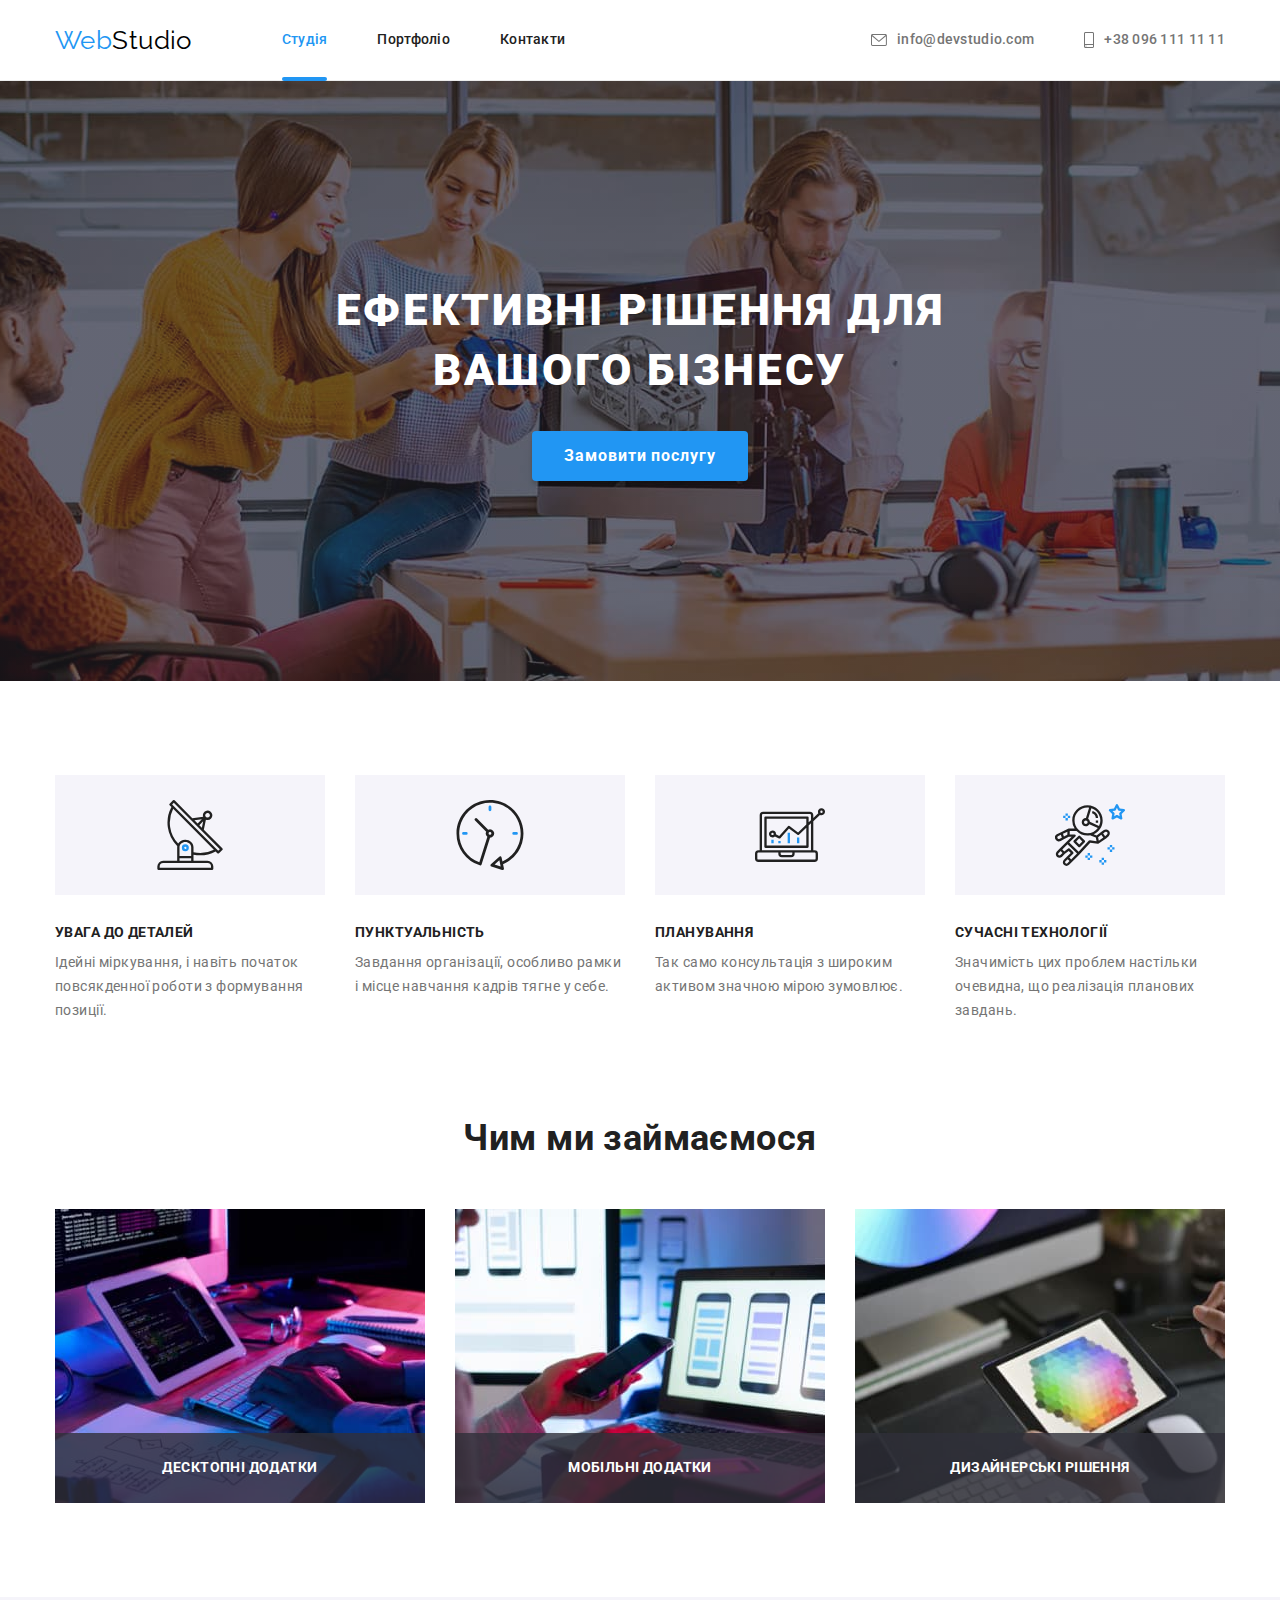
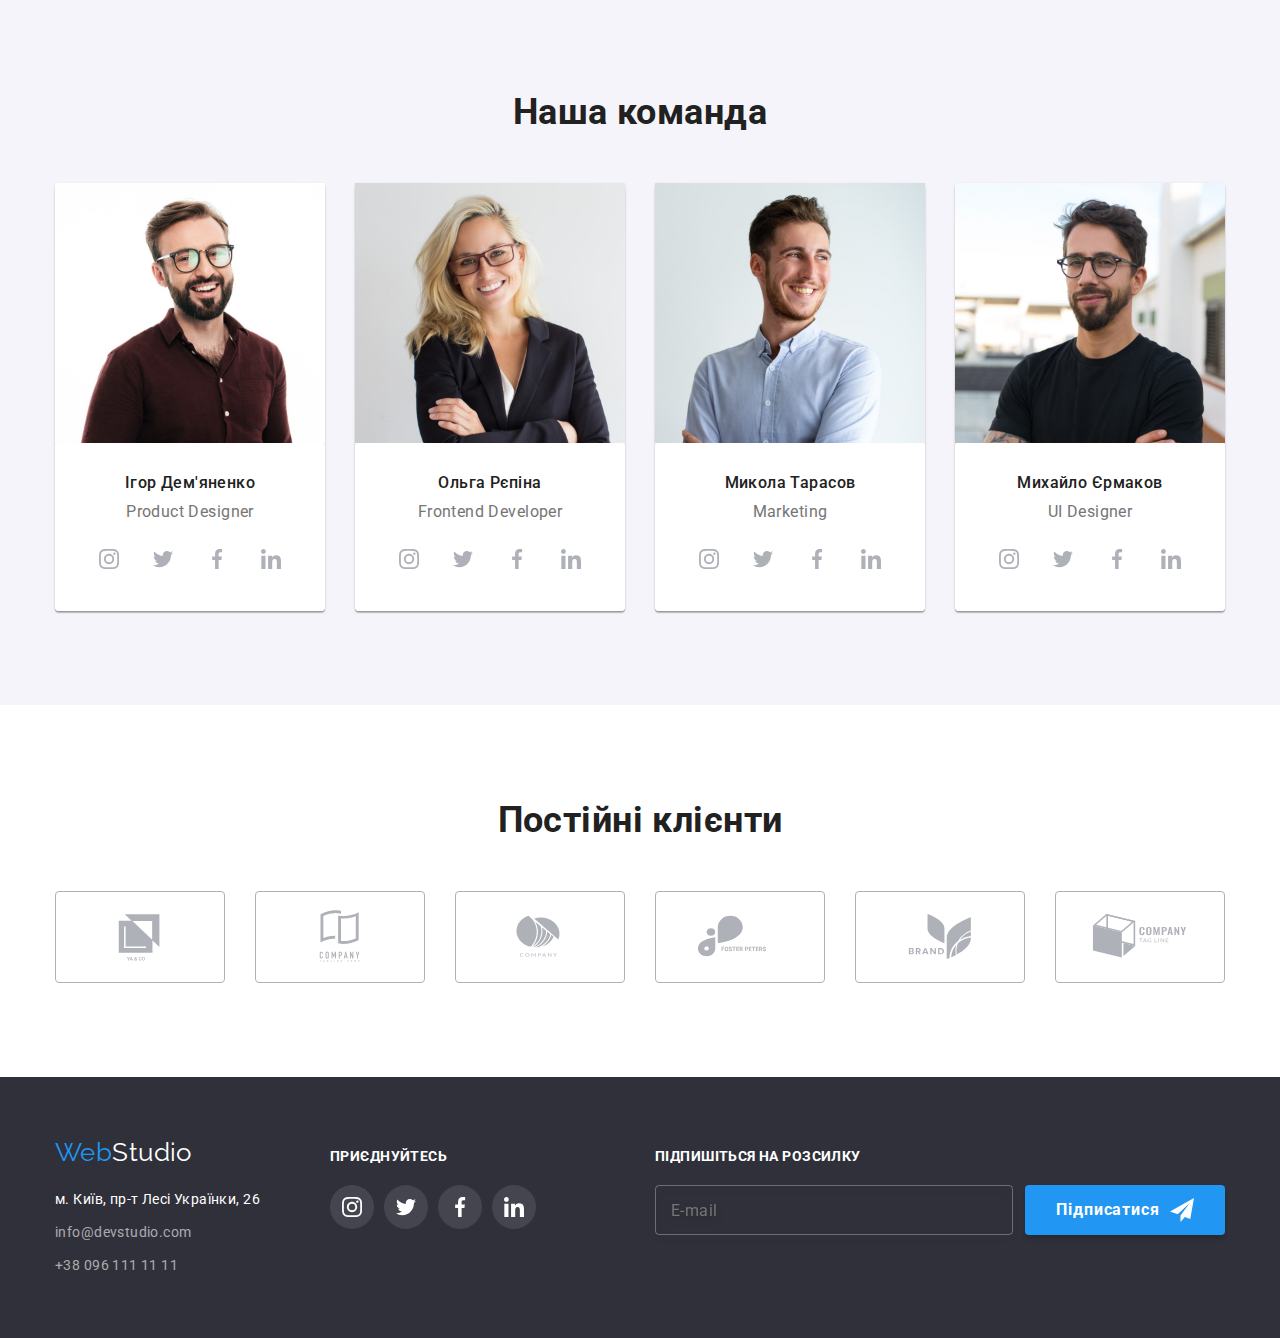
==== index.html @ 6be72305 "Initial commit" ====
<!DOCTYPE html>
<html lang="uk">
	<head>
		<meta charset="UTF-8" />
		<meta http-equiv="X-UA-Compatible" content="IE=edge" />
		<meta name="viewport" content="width=device-width, initial-scale=1.0" />
		<title>Студія</title>
		<link rel="preconnect" href="https://fonts.googleapis.com" />
		<link rel="preconnect" href="https://fonts.gstatic.com" crossorigin />
		<link
			href="https://fonts.googleapis.com/css2?family=Raleway:wght@700&family=Roboto:wght@400;500;700;900&display=swap"
			rel="stylesheet"
		/>
		<link
			rel="stylesheet"
			href="https://cdnjs.cloudflare.com/ajax/libs/modern-normalize/1.1.0/modern-normalize.min.css"
		/>
		<link rel="stylesheet" href="./css/styles.css" />
	</head>
	<body>
		<header class="head-sect">
			<div class="container head-nav"
				><nav class="nav-container">
					<a href="./index.html" lang="en" class="logo"><span class="logo-accent">Web</span>Studio</a>
					<ul class="list nav-list">
						<li class="nav-item"><a href="./index.html" class="link nav-link current">Студія</a></li>
						<li class="nav-item"><a href="./portfolio.html" class="link nav-link">Портфоліо</a></li>
						<li class="nav-item"><a href="" class="link nav-link">Контакти</a></li>
					</ul>
				</nav>
				<ul class="list nav-container">
					<li class="nav-item"
						><a href="mailto:info@devstudio.com" class="link nav-link contact-link"
							><svg width="16px" height="12px" class="contact-icon">
								<use href="./images/symbol-defs.svg#icon-envelope"></use>
							</svg>
							info@devstudio.com</a
						></li
					>
					<li class="nav-item"
						><a href="tel:+380961111111" class="link nav-link contact-link">
							<svg width="10px" height="16px" class="contact-icon">
								<use href="./images/symbol-defs.svg#icon-smartphone"></use></svg
							>+38 096 111 11 11</a
						></li
					>
				</ul>
			</div>
		</header>
		<main>
			<!-- Hero section -->
			<section class="hero-sect hero-bg">
				<h1 class="hero-header">Ефективні рішення для вашого бізнесу</h1>
				<button class="basic-button hero-button" type="button" data-modal-open>Замовити послугу</button>
			</section>
			<!-- Qualities -->
			<section class="section-qual">
				<div class="container">
					<h2 class="visually-hidden">Особливості</h2>
					<ul class="list qualities-list">
						<li class="qualities-item">
							<div class="qualities-thumb"
								><svg width="70px" height="70px" class="qyualities-icon">
									<use href="./images/symbol-defs.svg#icon-antenna"></use>
								</svg>
							</div>
							<h3 class="quality-header">УВАГА ДО ДЕТАЛЕЙ</h3>
							<p>Ідейні міркування, і навіть початок повсякденної роботи з формування позиції.</p>
						</li>
						<li class="qualities-item">
							<div class="qualities-thumb"
								><svg width="70px" height="70px" class="qyualities-icon">
									<use href="./images/symbol-defs.svg#icon-clock"></use>
								</svg>
							</div>
							<h3 class="quality-header">ПУНКТУАЛЬНІСТЬ</h3>
							<p>Завдання організації, особливо рамки і місце навчання кадрів тягне у себе.</p>
						</li>
						<li class="qualities-item">
							<div class="qualities-thumb"
								><svg width="70px" height="70px" class="qyualities-icon">
									<use href="./images/symbol-defs.svg#icon-diagram"></use>
								</svg>
							</div>
							<h3 class="quality-header">ПЛАНУВАННЯ</h3>
							<p>Так само консультація з широким активом значною мірою зумовлює.</p>
						</li>
						<li class="qualities-item">
							<div class="qualities-thumb"
								><svg width="70px" height="70px" class="qyualities-icon">
									<use href="./images/symbol-defs.svg#icon-astronaut"></use>
								</svg>
							</div>
							<h3 class="quality-header">СУЧАСНІ ТЕХНОЛОГІЇ</h3>
							<p>Значимість цих проблем настільки очевидна, що реалізація планових завдань.</p>
						</li>
					</ul>
				</div>
			</section>
			<!-- What we do -->
			<section class="section">
				<div class="container">
					<h2 class="main-header">Чим ми займаємося</h2>
					<ul class="list works-list">
						<li class="work-item"
							><img src="./images/img-1.jpg" alt="розробка коду" width="370" height="294" />
							<p class="works-text">Десктопні додатки</p></li
						>
						<li class="work-item"
							><img src="./images/img-2.jpg" alt="мобільні додатки" width="370" height="294" />
							<p class="works-text">Мобільні додатки</p></li
						>
						<li class="work-item"
							><img src="./images/img-3.jpg" alt="оформлення" width="370" height="294" />
							<p class="works-text">Дизайнерські рішення</p></li
						>
					</ul>
				</div>
			</section>
			<!-- Our team -->
			<section class="section team-section">
				<div class="container">
					<h2 class="main-header">Наша команда</h2>
					<ul class="list team-list">
						<li class="team-item">
							<img src="./images/member-1.jpg" alt="Ігор Дем'яненко" width="270" height="260" />
							<div class="team-descr">
								<h3 class="names">Ігор Дем'яненко</h3>
								<p lang="en" class="speciality">Product Designer</p>
								<ul class="list social-list">
									<li class="social-item"
										><a href="" class="link social-link"
											><svg width="20px" height="20px" class="social-icon">
												<use href="./images/symbol-defs.svg#icon-instagram"></use></svg></a
									></li>
									<li class="social-item"
										><a href="" class="link social-link"
											><svg width="20px" height="20px" class="social-icon">
												<use href="./images/symbol-defs.svg#icon-twitter"></use></svg></a
									></li>
									<li class="social-item"
										><a href="" class="link social-link"
											><svg width="20px" height="20px" class="social-icon">
												<use href="./images/symbol-defs.svg#icon-facebook"></use></svg></a
									></li>
									<li class="social-item"
										><a href="" class="link social-link"
											><svg width="20px" height="20px" class="social-icon">
												<use href="./images/symbol-defs.svg#icon-linkedin"></use></svg></a
									></li>
								</ul>
							</div>
						</li>
						<li class="team-item">
							<img src="./images/member-2.jpg" alt="Ольга Рєпіна" width="270" height="260" />
							<div class="team-descr"
								><h3 class="names">Ольга Рєпіна</h3> <p lang="en" class="speciality">Frontend Developer</p
								><ul class="list social-list">
									<li class="social-item"
										><a href="" class="link social-link"
											><svg width="20px" height="20px" class="social-icon">
												<use href="./images/symbol-defs.svg#icon-instagram"></use></svg></a
									></li>
									<li class="social-item"
										><a href="" class="link social-link"
											><svg width="20px" height="20px" class="social-icon">
												<use href="./images/symbol-defs.svg#icon-twitter"></use></svg></a
									></li>
									<li class="social-item"
										><a href="" class="link social-link"
											><svg width="20px" height="20px" class="social-icon">
												<use href="./images/symbol-defs.svg#icon-facebook"></use></svg></a
									></li>
									<li class="social-item"
										><a href="" class="link social-link"
											><svg width="20px" height="20px" class="social-icon">
												<use href="./images/symbol-defs.svg#icon-linkedin"></use></svg></a
									></li> </ul
							></div>
						</li>
						<li class="team-item">
							<img src="./images/member-3.jpg" alt="Микола Тарасов" width="270" height="260" />
							<div class="team-descr"
								><h3 class="names">Микола Тарасов</h3> <p lang="en" class="speciality">Marketing</p
								><ul class="list social-list">
									<li class="social-item"
										><a href="" class="link social-link"
											><svg width="20px" height="20px" class="social-icon">
												<use href="./images/symbol-defs.svg#icon-instagram"></use></svg></a
									></li>
									<li class="social-item"
										><a href="" class="link social-link"
											><svg width="20px" height="20px" class="social-icon">
												<use href="./images/symbol-defs.svg#icon-twitter"></use></svg></a
									></li>
									<li class="social-item"
										><a href="" class="link social-link"
											><svg width="20px" height="20px" class="social-icon">
												<use href="./images/symbol-defs.svg#icon-facebook"></use></svg></a
									></li>
									<li class="social-item"
										><a href="" class="link social-link"
											><svg width="20px" height="20px" class="social-icon">
												<use href="./images/symbol-defs.svg#icon-linkedin"></use></svg></a
									></li> </ul
							></div>
						</li>
						<li class="team-item">
							<img src="./images/member-4.jpg" alt="Михайло Єрмаков" width="270" height="260" />
							<div class="team-descr"
								><h3 class="names">Михайло Єрмаков</h3> <p lang="en" class="speciality">UI Designer</p
								><ul class="list social-list">
									<li class="social-item"
										><a href="" class="link social-link"
											><svg width="20px" height="20px" class="social-icon">
												<use href="./images/symbol-defs.svg#icon-instagram"></use></svg></a
									></li>
									<li class="social-item"
										><a href="" class="link social-link"
											><svg width="20px" height="20px" class="social-icon">
												<use href="./images/symbol-defs.svg#icon-twitter"></use></svg></a
									></li>
									<li class="social-item"
										><a href="" class="link social-link"
											><svg width="20px" height="20px" class="social-icon">
												<use href="./images/symbol-defs.svg#icon-facebook"></use></svg></a
									></li>
									<li class="social-item"
										><a href="" class="link social-link"
											><svg width="20px" height="20px" class="social-icon">
												<use href="./images/symbol-defs.svg#icon-linkedin"></use></svg></a
									></li> </ul
							></div>
						</li>
					</ul>
				</div>
			</section>
			<!-- Clients -->
			<section class="section">
				<div class="container">
					<h2 class="main-header">Постійні клієнти</h2>
					<ul class="list client-list">
						<li class="client-item"
							><a href="" class="link client-link"
								><svg width="106px" height="60px" class="">
									<use href="./images/symbol-defs.svg#icon-client-1"></use></svg></a
						></li>
						<li class="client-item"
							><a href="" class="link client-link"
								><svg width="106px" height="60px" class="">
									<use href="./images/symbol-defs.svg#icon-client-2"></use></svg></a
						></li>
						<li class="client-item"
							><a href="" class="link client-link"
								><svg width="106px" height="60px" class="">
									<use href="./images/symbol-defs.svg#icon-client-3"></use></svg></a
						></li>
						<li class="client-item"
							><a href="" class="link client-link"
								><svg width="106px" height="60px" class="">
									<use href="./images/symbol-defs.svg#icon-client-4"></use></svg></a
						></li>
						<li class="client-item"
							><a href="" class="link client-link"
								><svg width="106px" height="60px" class="">
									<use href="./images/symbol-defs.svg#icon-client-5"></use></svg></a
						></li>
						<li class="client-item"
							><a href="" class="link client-link"
								><svg width="106px" height="60px" class="">
									<use href="./images/symbol-defs.svg#icon-client-6"></use></svg></a
						></li>
					</ul>
				</div>
			</section>
		</main>
		<footer class="footer">
			<div class="container">
				<div class="footer-cont">
					<div>
						<a href="./index.html" lang="en" class="logo logo-bot"><span class="logo-accent">Web</span>Studio</a>
						<address class="address">
							<ul class="list">
								<li class="foot-item">
									<a
										href="https://goo.gl/maps/7gZieauw5EvDryMb9"
										target="_blank"
										rel="noreferrer noopener"
										class="link map-link"
										>м. Київ, пр-т Лесі Українки, 26</a
									>
								</li>
								<li class="foot-item"
									><a href="mailto:info@devstudio.com" class="link foot-link">info@devstudio.com</a></li
								>
								<li class="foot-item"><a href="tel:+380961111111" class="link foot-link">+38 096 111 11 11</a></li>
							</ul>
						</address>
					</div>
					<div class="social-cont">
						<strong class="social-call">приєднуйтесь</strong>
						<ul class="list social-list">
							<li class="social-item"
								><a href="" class="link social-link footer-social"
									><svg width="20px" height="20px" class="social-icon">
										<use href="./images/symbol-defs.svg#icon-instagram"></use></svg></a
							></li>
							<li class="social-item"
								><a href="" class="link social-link footer-social"
									><svg width="20px" height="20px" class="social-icon">
										<use href="./images/symbol-defs.svg#icon-twitter"></use></svg></a
							></li>
							<li class="social-item"
								><a href="" class="link social-link footer-social"
									><svg width="20px" height="20px" class="social-icon">
										<use href="./images/symbol-defs.svg#icon-facebook"></use></svg></a
							></li>
							<li class="social-item"
								><a href="" class="link social-link footer-social"
									><svg width="20px" height="20px" class="social-icon">
										<use href="./images/symbol-defs.svg#icon-linkedin"></use></svg></a
							></li>
						</ul>
					</div>
					<form class="footer-form">
						<div class="footer-field"
							><label for="email" class="social-call send-call">Підпишіться на розсилку</label>
							<input type="email" id="email" name="email" placeholder="E-mail"
						/></div>
						<button type="submit" class="basic-button subscr-but"
							>Підписатися<svg width="24px" height="24px" class="send-icon">
								<use href="./images/symbol-defs.svg#icon-send"></use></svg
						></button>
					</form>
				</div>
			</div>
		</footer>
		<!-- Modal -->
		<div class="backdrop is-hidden" data-modal>
			<div class="modal"
				><button type="button" class="basic-button close-button" data-modal-close>
					<svg width="18px" height="18px">
						<use href="./images/symbol-defs.svg#icon-close"></use>
					</svg>
				</button>
				<p class="form-header">Залиште свої дані, ми вам передзвонимо</p>
				<form class="modal-form">
					<label class="input-field">
						<input type="text" name="name" />
						<span>Ім'я</span>
						<svg width="18px" height="18px" class="form-icon">
							<use href="./images/symbol-defs.svg#icon-person"></use>
						</svg>
					</label>
					<label class="input-field">
						<input type="tel" name="phone" />
						<span>Телефон</span>
						<svg width="18px" height="18px" class="form-icon">
							<use href="./images/symbol-defs.svg#icon-phone"></use>
						</svg>
					</label>
					<label class="input-field">
						<input type="email" name="email" />
						<span>Пошта</span>
						<svg width="18px" height="18px" class="form-icon">
							<use href="./images/symbol-defs.svg#icon-email"></use>
						</svg>
					</label>
					<label class="input-field">
						<textarea name="comment" placeholder="Введіть текст"></textarea>
						<span>Коментар</span>
					</label>
					<div class="agreement">
						<label class="checkbox-label">
							<input type="checkbox" name="agreement" value="agree" class="checkbox" />
							<svg width="16px" height="15px" class="icon-check">
								<use href="./images/symbol-defs.svg#icon-check"></use>
							</svg>
							Погоджуюся з розсилкою та приймаю<a href="" class="agreement-link">Умови договору</a>
						</label>
					</div>
					<button class="basic-button hero-button subscr-but send-button" type="submit">Відправити</button>
				</form>
			</div>
		</div>
		<script src="./js/modal.js"></script>
	</body>
</html>
---- css/styles.css ----
:root {
	--main-color: #757575;
	--accent-color: #2196f3;
	--header-color: #212121;
	--active-button: #188ce8;
	--secondary-logo-color: #000000;
	--secondary-color: #ffffff;
	--main-background-color: #ffffff;
	--secondary-background-color: #2f303a;
	--footer-links: rgba(255, 255, 255, 0.6);
	--filter-bg: #f5f4fa;
	--card-set-gap: 30px;
	--icon-color: #AFB1B8;
}
/* global rules */
body {
	font-family: "Roboto", sans-serif;
	font-size: 14px;
	line-height: 1.71;
	letter-spacing: 0.03em;
	color: var(--main-color);
	background-color: var(--main-background-color);
}
h1, h2, h3, h5, h5, h6 {
	margin: 0;
}
button {
	padding: 0;
}
img {
	display: block;
	max-width: 100%;
}
p {
	margin: 0;
}
.list p {
	margin: 0;
}
.visually-hidden {
	position: absolute;
	width: 1px;
	height: 1px;
	margin: -1px;
	border: 0;
	padding: 0;

	white-space: nowrap;
	clip-path: inset(100%);
	clip: rect(0 0 0 0);
	overflow: hidden;
}
.list {
	list-style: none;
	padding: 0;
	margin: 0;
}
.link {
	text-decoration: none;
	color: inherit;
}
.container {
	width: 1200px;
	padding-left: 15px;
	padding-right: 15px;
	margin-left: auto;
	margin-right: auto;
	/* outline: 1px solid purple; */
}
.section {
	padding-top: 94px;
	padding-bottom: 94px;
	/* outline: 1px solid yellowgreen; */
}
/* header */
.head-sect {
	border-bottom: 1px solid #ECECEC;
}
.head-nav {
	display: flex;
	justify-content: space-between;
	align-items: center;

}
/* Logo */
.logo {
	font-family: "Raleway", sans-serif;
	font-size: 26px;
	line-height: 1.19;
	text-decoration: none;

	color: var(--secondary-logo-color);
}
.logo-accent {
	color: var(--accent-color);
}
/* navigation */
.nav-container {
	display: flex;
	align-items: center;

	/* outline: 1px solid red; */
}
.nav-list {
	display: flex;
	align-items: center;
	margin-left: 90px;

	/* outline: 1px solid red; */
}

.nav-item {
	position: relative;
	margin-left: 50px;
}
.nav-item:first-child {
	margin-left: 0;
}

.nav-link {
	display: block;
	padding: 32px 0;
	
	font-weight: 500;
	font-size: 14px;
	line-height: 1.14;
	letter-spacing: 0.02em;
	color: var(--header-color);
	transition: color 250ms cubic-bezier(0.4, 0, 0.2, 1);

	/* outline: 1px solid greenyellow; */
}

.current {
	color: var(--accent-color);
}
.nav-link:hover,
.nav-link:focus {
	color: var(--accent-color);
}

.current::after {
	content: '';
	position: absolute;
	bottom: -1px;
	display: block;
	background: var(--accent-color);
	width: 100%;
	height: 4px;
	border-radius: 2px;
}

.contact-link {
	display: flex;
	align-items: center;
	color: var(--main-color);
}

.contact-icon {
	fill: currentColor;
	margin-right: 10px;
}



/* hero */
.hero-sect {
	padding: 200px 0;
	background-color: var(--secondary-background-color);
	text-align: center;
}
.hero-bg {
	height: 600px;
	max-width: 1600px;
	margin-left: auto;
	margin-right: auto;
	background-image: linear-gradient(rgba(47, 48, 58, 0.4),
	rgba(47, 48, 58, 0.4)),
	url(../images/hero-bg.jpg);
	background-size: cover;
	background-repeat: no-repeat;
	background-position: center;
}

.hero-header {
	width: 700px;
	margin-bottom: 30px;
	margin-right: auto;
	margin-left: auto;

	font-weight: 900;
	font-size: 44px;
	line-height: 1.36;
	letter-spacing: 0.06em;
	text-transform: uppercase;

	color: var(--secondary-color);
}
.basic-button {
	border: 0px;
	display: inline-block;
	cursor: pointer;
}

.hero-button {
	min-width: 216px;
	border-radius: 4px;
	padding: 10px;

	font-family: inherit;
	font-weight: 700;
	font-size: 16px;
	line-height: 1.88;
	letter-spacing: 0.06em;

	color: var(--secondary-color);
	background-color: var(--accent-color);
	box-shadow: 0px 4px 4px rgba(0, 0, 0, 0.15);

	transition: background-color 250ms cubic-bezier(0.4, 0, 0.2, 1);
}
.hero-button:hover,
.hero-button:focus {
	background-color: var(--active-button);
}
/* Qualities */
.section-qual {
	padding-top: 94px;
}

.qualities-thumb {
	display: flex;
	justify-content: center;
	align-items: center;
	background-color: var(--filter-bg);
	width: 270px;
	height: 120px;
	margin-bottom: 30px;
}

.quality-header {
	margin-bottom: 10px;
	font-size: 14px;
	line-height: 1.14;
	letter-spacing: 0.03em;
	text-transform: uppercase;

	color: var(--header-color);

}
.qualities-list {
display: flex;

}

.qualities-item {
	flex-basis: calc((100%-90px) / 4);
	margin-left: 30px;
	/* outline: 1px solid teal; */
}
.qualities-item:first-child {
	margin-left: 0;
}

/* What we do */
.main-header {
	margin-bottom: 50px;
	font-size: 36px;
	line-height: 1.17;
	text-align: center;

	color: var(--header-color);
}
.works-list {
	display: flex;
	/* outline: 1px dashed red; */
	margin-left: -30px;
}
.work-item {
	position: relative;
	flex-basis: calc((100% / 3) -30px);
	margin-left: 30px;
}

.works-text {
	position: absolute;
	bottom: 0;
	display: flex;
	justify-content: center;
	align-items: center;
	width: 100%;
	height: 70px;

	background: rgba(47, 48, 58, 0.8);

	font-weight: 700;
	line-height: 1.14;
	text-align: center;
	text-transform: uppercase;
	
	color: var(--secondary-color);
}

/* Our team */
.team-section {
	background-color: var(--filter-bg);
}

.team-list {
	display: flex;
	/* outline: 1px dashed red; */
}
.team-item {
	flex-basis: calc((100% - 90px) / 4);
	margin-left: 30px;
	box-shadow: 0px 1px 3px rgba(0, 0, 0, 0.12), 
	0px 1px 1px rgba(0, 0, 0, 0.14), 
	0px 2px 1px rgba(0, 0, 0, 0.2);
	border-radius: 4px;

	/* outline: 1px dashed yellowgreen; */
}
.team-item:first-child {
	margin-left: 0;
}

.team-descr {
	padding: 30px 0;
	background-color:var(--main-background-color);
	border-radius: 4px;
}

.names {
	margin-bottom: 10px;
	font-weight: 500;
	font-size: 16px;
	line-height: 1.19;
	text-align: center;

	color: var(--header-color);
}
.speciality {
	font-size: 16px;
	line-height: 1.19;
	text-align: center;
}

.social-list {
	display: flex;
	justify-content: center;
	margin-top: 16px;
	/* outline: 1px solid red; */
}

.social-item:not(:first-child) {
	margin-left: 10px;

}

.social-link {
	display: flex;
	justify-content: center;
	align-items: center;
	width: 44px;
	height: 44px;
	fill: var(--icon-color);
	border-radius: 50%;

	transition: background-color 250ms cubic-bezier(0.4, 0, 0.2, 1), 
	fill 250ms cubic-bezier(0.4, 0, 0.2, 1);
}

.social-link:hover,
.social-link:focus {
	background-color: var(--accent-color);
	fill: var(--secondary-color);
}

/* Clients */
.client-list {
	display: flex;
	justify-content: center;
}

.client-item:not(:first-child) {
	margin-left: 30px;
}
.client-link {
	display: flex;
	justify-content: center;
	align-items: center;
	width: 170px;
	height: 92px;
	fill: var(--icon-color);
	border: 1px solid var(--icon-color);
	border-radius: 4px;

	transition: fill 250ms cubic-bezier(0.4, 0, 0.2, 1), 
	border-color 250ms cubic-bezier(0.4, 0, 0.2, 1);
}

.client-link:hover,
.client-link:focus {
	fill: var(--accent-color);
	border-color: var(--accent-color);
}



/* Footer */
.footer {
	padding: 60px 0;
	background-color: var(--secondary-background-color);
}
.footer-cont {
	display: flex;
	align-items: baseline;
}


.logo-bot {
	display: block;
	margin-bottom: 20px;
	color: var(--secondary-color);
}
.address {
	font-style: normal;
}
.map-link {
	color: var(--secondary-color);
	transition: color 250ms cubic-bezier(0.4, 0, 0.2, 1);
}
.map-link:hover,
.map-link:focus {
	color: var(--accent-color);
}

.foot-link {
	color: var(--footer-links);
	transition: color 250ms cubic-bezier(0.4, 0, 0.2, 1);
}
.foot-link:hover,
.foot-link:focus {
	color: var(--accent-color);
}

.foot-item + .foot-item {
	margin-top: 9px;
}
.social-cont {
	margin-left: 70px;
}

.social-call {
	line-height: 1.14;
	text-transform: uppercase;
	color: var(--secondary-color);
} 

.footer-social {
	background-color: rgba(255, 255, 255, 0.1);
	fill: var(--secondary-color);
}
.footer-form {
	display: flex;
	align-items: flex-end;
	width: 570px;
	margin-left: auto;
}

.footer-field {
	display: flex;
	flex-direction: column;

}
.footer-field input {
	width: 358px;
	height: 50px;
	margin: 0;
	padding: 0 15px;
	border-radius: 4px;
	background-color: transparent;
	border: 1px solid rgba(255, 255, 255, 0.3);
	filter: drop-shadow(0px 4px 4px rgba(0, 0, 0, 0.15));
	font-size: 16px;
	line-height: 1.25;
	letter-spacing: 0.03em;
	color: var(--secondary-color);
}
.footer-field label {
	margin-bottom: 20px;
}

.send-call {
	font-weight: 700;
}
.subscr-but {
	display: flex;
	justify-content: center;
	align-items: center;
	width: 200px;
	height: 50px;
	border-radius: 4px;
	padding: 5px;
	margin-left: 12px;

	font-family: inherit;
	font-weight: 700;
	font-size: 16px;
	line-height: 1.88;
	letter-spacing: 0.06em;

	color: var(--secondary-color);
	background-color: var(--accent-color);
	box-shadow: 0px 4px 4px rgba(0, 0, 0, 0.15);

	transition: background-color 250ms cubic-bezier(0.4, 0, 0.2, 1);
}
.subscr-but:hover,
.subscr-but:focus {
	background-color: var(--active-button);
}
.send-icon {
	margin-left: 10px;
}

/* Modal */
.backdrop {
	position: fixed;
	top: 0;
	left: 0;
	width: 100%;
	height: 100%;
	background: rgba(0, 0, 0, 0.2);
	opacity: 1;
	transition: opacity 250ms cubic-bezier(0.4, 0, 0.2, 1),
	visibility 250ms cubic-bezier(0.4, 0, 0.2, 1);
}
.backdrop.is-hidden {
	opacity: 0;
	pointer-events: none;
	visibility: hidden;
}

.backdrop.is-hidden .modal {
	transform: translate(-50%, -50%) scale(0.5);
}


.modal {
	position: absolute;
	top: 50%;
	left: 50%;
	min-height: 580px;
	min-width: 530px;
	padding: 40px;
	background-color: var(--secondary-color);
	box-shadow: 0px 1px 3px rgba(0, 0, 0, 0.12), 0px 1px 1px rgba(0, 0, 0, 0.14), 0px 2px 1px rgba(0, 0, 0, 0.2);
	border-radius: 4px;
	transform: translate(-50%, -50%) scale(1);
	transition: transform 250ms cubic-bezier(0.4, 0, 0.2, 1),
	box-shadow 250ms cubic-bezier(0.4, 0, 0.2, 1);
}

.close-button {
	position: absolute;
	top: 8px;
	right: 8px;
	display: flex;
	align-items: center;
	justify-content: center;
	width: 30px;
	height: 30px;
	cursor: pointer;
	border-radius: 50%;
	background: #FFFFFF;
	border: 1px solid rgba(0, 0, 0, 0.1);
}
.close-button:hover,
.close-button:focus {
	fill: var(--accent-color);
}
.form-header {
	margin-bottom: 12px;

	font-weight: 700;
	font-size: 20px;
	line-height: 1.15;
	text-align: center;
	letter-spacing: 0.03em;
	
	color: var(--header-color);
}
.modal-form {
	width: 448px;	
}

.input-field {
	position: relative;
	display: flex;
	flex-direction: column-reverse;
	margin-bottom: 10px;
}

.input-field:last-of-type {
	margin-bottom: 20px;
}


.input-field span {
	margin-bottom: 4px;
	font-size: 12px;
	line-height: 1.17;
	letter-spacing: 0.01em;
}

.input-field input {
	height: 40px;
	margin: 0;
	padding:10px 10px 10px 30px;
	border: 1px solid rgba(33, 33, 33, 0.2);
	border-radius: 4px;
	outline: none;
	transition: border-color 250ms cubic-bezier(0.4, 0, 0.2, 1);
}
.form-icon {
	position: absolute;
	top: 50%;
	left: 12px;
	transition: fill 250ms cubic-bezier(0.4, 0, 0.2, 1);
}
.input-field:focus-within > .form-icon {
	fill: var(--accent-color);
}

.input-field textarea {
	resize: none;
	height: 120px;
	padding: 12px 16px;
	border: 1px solid rgba(33, 33, 33, 0.2);
	border-radius: 4px;
	outline: none;
	transition: border-color 250ms cubic-bezier(0.4, 0, 0.2, 1);

	font-size: 12px;
	line-height: 1.17;
	letter-spacing: 0.01em;
	
}
.input-field textarea::placeholder {
	color: rgba(117, 117, 117, 0.5);
}
.input-field:focus-within input,
.input-field:focus-within textarea {
	border-color: var(--accent-color);
	cursor: pointer;
}
.agreement {
	display: flex;
	align-items: center;
	justify-content: center;
}
.checkbox-label{
	display: flex;
	justify-content: center;
	align-items: center;
}
.checkbox {
	appearance: none;
	position: absolute;
	line-height: 1.71;
	letter-spacing: 0.03em;
}
.icon-check {
	fill: transparent;
	border: 2px solid black;
	border-radius: 2px;
	margin-right: 7px;

}
.checkbox:checked + .icon-check{
	border: none;
	fill: var(--accent-color);

}
.agreement-link {
	display: inline-block;
	margin-left: 5px;
	color: var(--accent-color);
}
.send-button {
	margin-left: auto;
	margin-right: auto;
	margin-top: 30px;
}

/* Portfolio */
/* Filter */
/* buttons */
.filter-button {
	padding-top: 6px;
	padding-bottom: 6px;
	padding-left: 22px;
	padding-right: 22px;
	border-radius: 4px;

	font-family: inherit;
	font-weight: 500;
	font-size: 16px;
	line-height: 1.62;
	text-align: center;
	letter-spacing: inherit;

	color: var(--header-color);
	background-color: var(--filter-bg);

	transition: color 250ms cubic-bezier(0.4, 0, 0.2, 1),
	background-color 250ms cubic-bezier(0.4, 0, 0.2, 1),
	box-shadow 250ms cubic-bezier(0.4, 0, 0.2, 1);

	/* outline: 1px solid yellowgreen; */
}
.filter-button:hover,
.filter-button:focus {
	color: var(--secondary-color);
	background-color: var(--accent-color);
	box-shadow: 0px 3px 1px rgba(0, 0, 0, 0.1), 
	0px 1px 2px rgba(0, 0, 0, 0.08), 
	0px 2px 2px rgba(0, 0, 0, 0.12);
}

.filter-list {
	display: flex;
	justify-content: center;
	padding-bottom: 16px;
	margin-bottom: 34px;
	/* outline: 1px dashed red; */
}

.filter-item:not(:first-child) {
	margin-left: 8px;
}

/* cards */
.cards-header {
	margin-bottom: 4px;
	font-size: 18px;
	line-height: 2;
	letter-spacing: 0.06em;

	color: var(--header-color);
}
.cards-desc {
	font-size: 16px;
	line-height: 1.88;
}
.cards-text {
	font-size: 16px;
	line-height: 1.88;
}


.cards-list {
	display: flex;
	flex-wrap: wrap;
	margin-left: calc(-1 * var(--card-set-gap));
	margin-top: calc(-1 * var(--card-set-gap));
	/* outline: 1px solid blue; */
}

.cards-item {
	flex-basis: calc((100% / 3) - var(--card-set-gap));
	margin-left: var(--card-set-gap);
	margin-top: var(--card-set-gap);
	/* outline: 1px solid red; */
}
.filter-link {
	display: block;

	transition: box-shadow 250ms cubic-bezier(0.4, 0, 0.2, 1);
}
.filter-link:hover,
.filter-link:focus {
	box-shadow: 0px 1px 1px rgba(0, 0, 0, 0.12), 
	0px 4px 4px rgba(0, 0, 0, 0.06), 
	1px 4px 6px rgba(0, 0, 0, 0.16);
}
.card-thumb {
	position: relative;
	overflow: hidden;
}
.card-text {
	border: 1px solid #EEEEEE;
	border-top: none;
	padding: 20px 24px;
}

.overlay-text {
	position: absolute;
	top: 0;
	left: 0;
	display: flex;
	align-items: center;

	width: 100%;
	height: 100%;
	padding: 24px;

	font-size: 18px;
	line-height: 1.56;
	letter-spacing: 0.03em;

	color: var(--secondary-color);
	background: rgba(33, 150, 243, 0.9);

	transform: translateY(100%);
	transition: transform 250ms cubic-bezier(0.4, 0, 0.2, 1);
}

.cards-item:hover .overlay-text {
	transform: translateY(0);
}
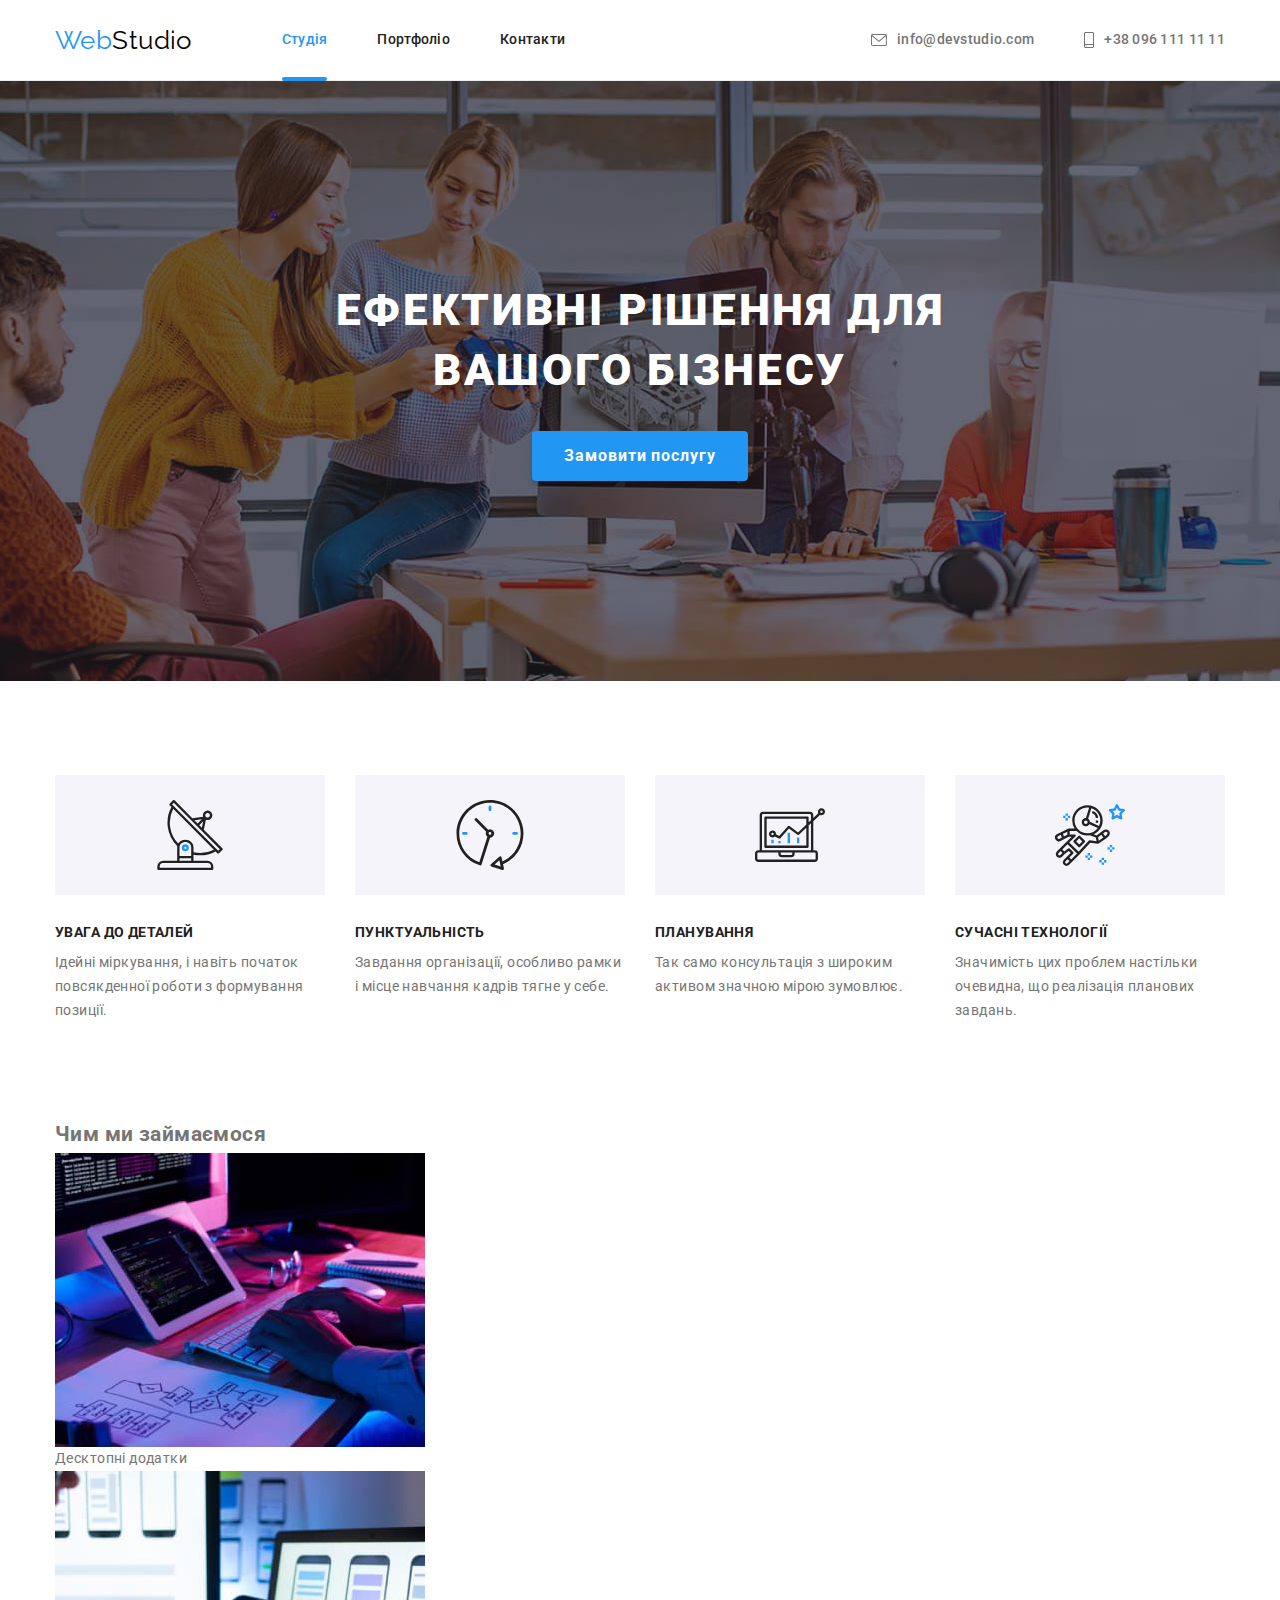
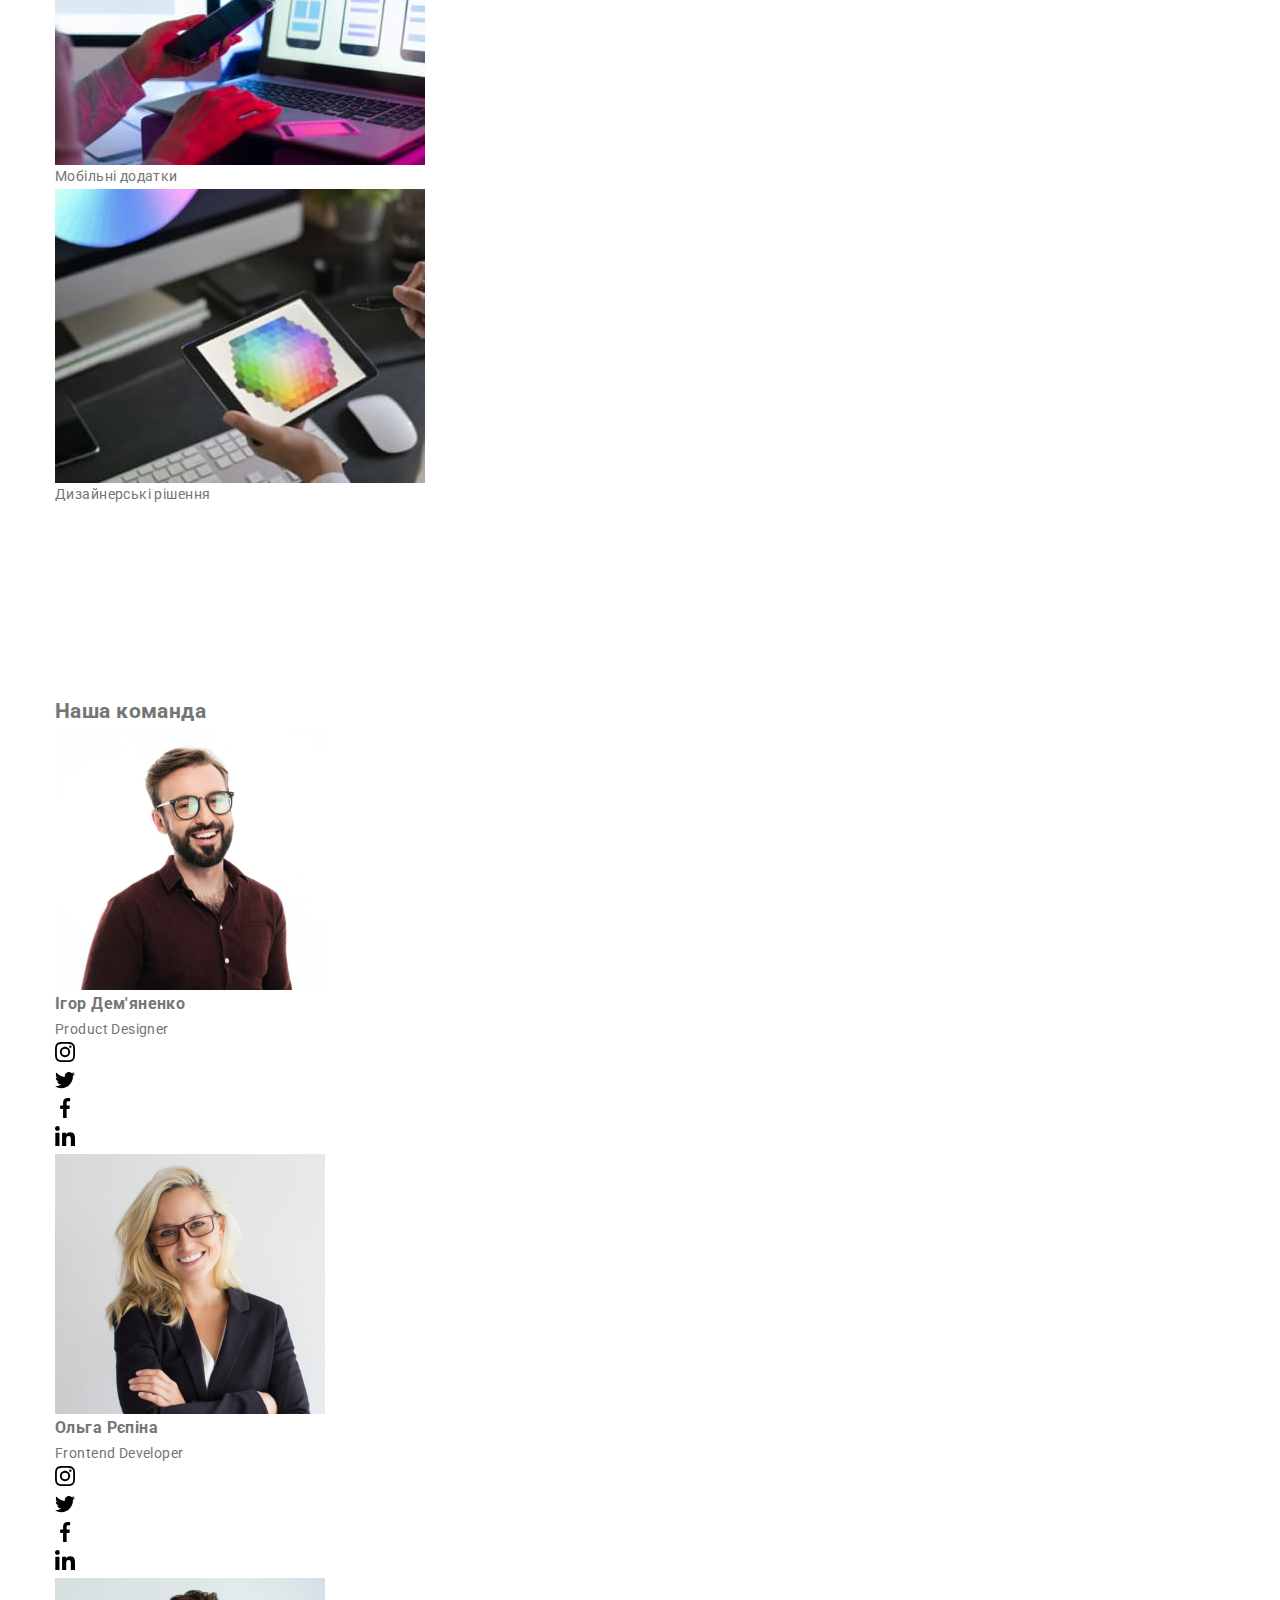
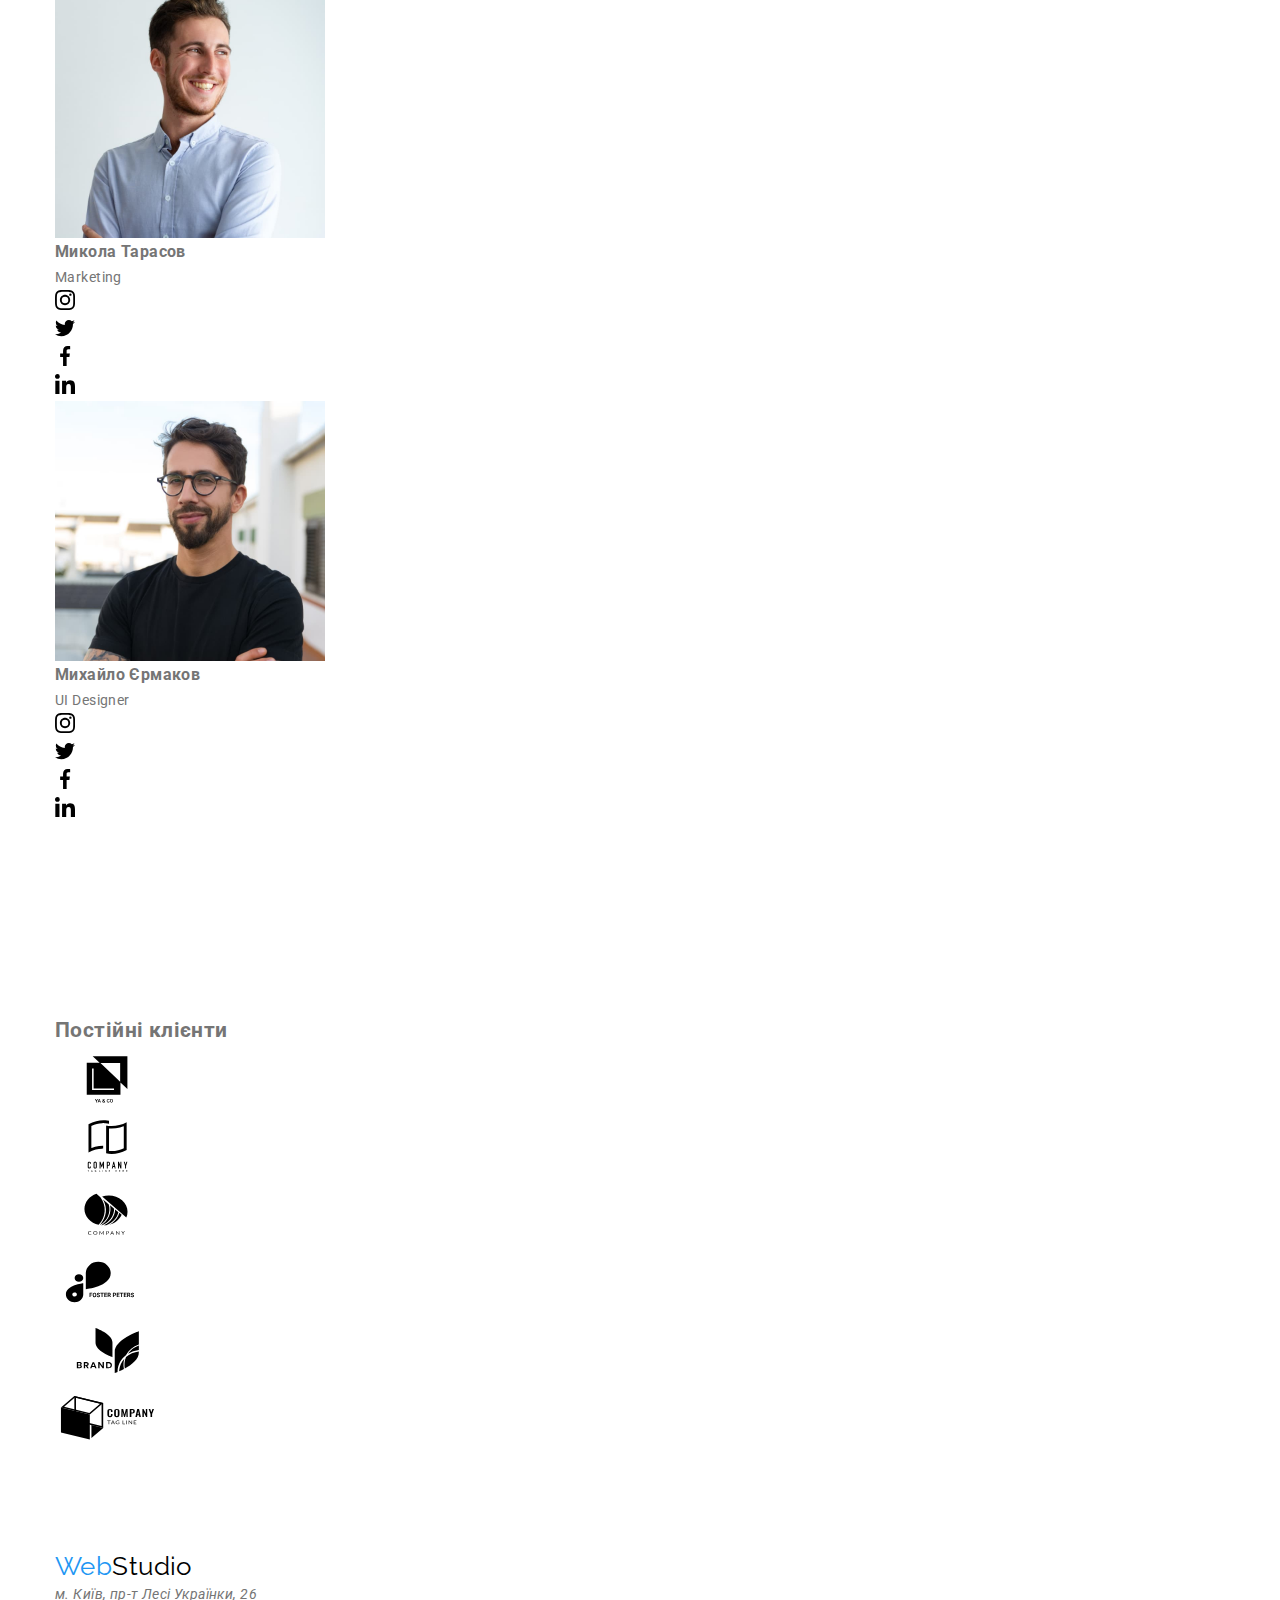
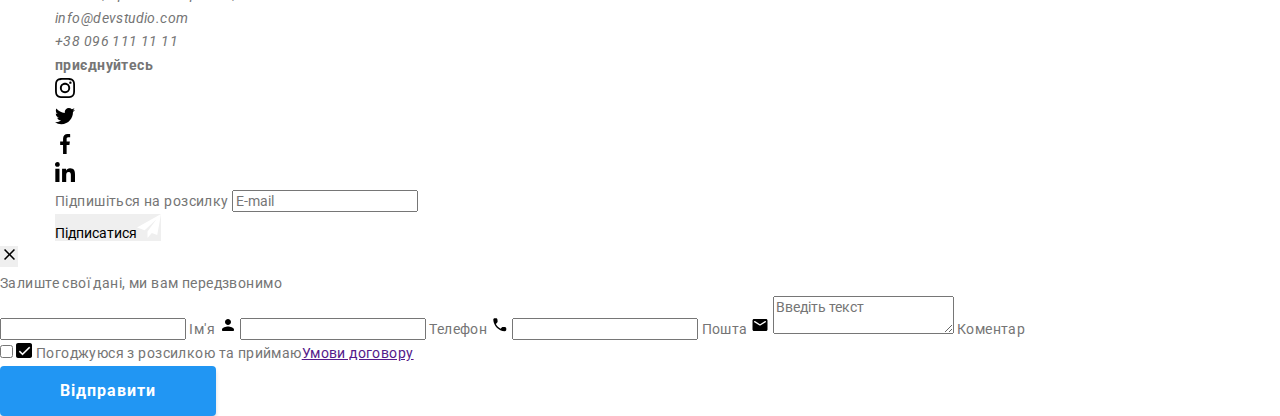
==== commit 0a61aca6: "in progress" ====
--- a/index.html
+++ b/index.html
@@ -15,7 +15,8 @@
 			rel="stylesheet"
 			href="https://cdnjs.cloudflare.com/ajax/libs/modern-normalize/1.1.0/modern-normalize.min.css"
 		/>
-		<link rel="stylesheet" href="./css/styles.css" />
+		<!-- <link rel="stylesheet" href="./css/styles.css" /> -->
+		<link rel="stylesheet" href="./css/main.min.css" />
 	</head>
 	<body>
 		<header class="head-sect">
--- a/css/main.min.css
+++ b/css/main.min.css
@@ -0,0 +1 @@
+body{font-family:"Roboto",sans-serif;font-size:14px;line-height:1.71;letter-spacing:.03em;color:#757575;background-color:#fff}h1,h2,h3,h5,h5,h6{margin:0}button{padding:0}img{display:block;max-width:100%}p{margin:0}.visually-hidden{position:absolute;width:1px;height:1px;margin:-1px;border:0;padding:0;white-space:nowrap;-webkit-clip-path:inset(100%);clip-path:inset(100%);clip:rect(0 0 0 0);overflow:hidden}.list{list-style:none;padding:0;margin:0}.link{text-decoration:none;color:inherit}.container{width:1200px;padding-left:15px;padding-right:15px;margin-left:auto;margin-right:auto}.section{padding-top:94px;padding-bottom:94px}.head-sect{border-bottom:1px solid #ececec}.head-nav{display:flex;justify-content:space-between;align-items:center}.logo{font-family:"Raleway",sans-serif;font-size:26px;line-height:1.19;text-decoration:none;color:#000}.logo-accent{color:#2196f3}.nav-container{display:flex;align-items:center}.nav-list{display:flex;align-items:center;margin-left:90px}.nav-item{position:relative;margin-left:50px}.nav-item:first-child{margin-left:0}.nav-link{display:block;padding:32px 0;font-weight:500;font-size:14px;line-height:1.14;letter-spacing:.02em;color:#212121;transition:color 250ms cubic-bezier(0.4, 0, 0.2, 1)}.current{color:#2196f3}.nav-link:hover,.nav-link:focus{color:#2196f3}.current::after{content:"";position:absolute;bottom:-1px;display:block;background:#2196f3;width:100%;height:4px;border-radius:2px}.contact-link{display:flex;align-items:center;color:#757575}.contact-icon{fill:currentColor;margin-right:10px}.hero-sect{padding:200px 0;background-color:#2f303a;text-align:center}.hero-bg{height:600px;max-width:1600px;margin-left:auto;margin-right:auto;background-image:linear-gradient(rgba(47, 48, 58, 0.4), rgba(47, 48, 58, 0.4)),url(../images/hero-bg.jpg);background-size:cover;background-repeat:no-repeat;background-position:center}.hero-header{width:700px;margin-bottom:30px;margin-right:auto;margin-left:auto;font-weight:900;font-size:44px;line-height:1.36;letter-spacing:.06em;text-transform:uppercase;color:#fff}.basic-button{border:0px;display:inline-block;cursor:pointer}.hero-button{min-width:216px;border-radius:4px;padding:10px;font-family:inherit;font-weight:700;font-size:16px;line-height:1.88;letter-spacing:.06em;color:#fff;background-color:#2196f3;box-shadow:0px 4px 4px rgba(0,0,0,.15);transition:background-color 250ms cubic-bezier(0.4, 0, 0.2, 1)}.hero-button:hover,.hero-button:focus{background-color:#188ce8}.section-qual{padding-top:94px}.qualities-thumb{display:flex;justify-content:center;align-items:center;background-color:#f5f4fa;width:270px;height:120px;margin-bottom:30px}.quality-header{margin-bottom:10px;font-size:14px;line-height:1.14;letter-spacing:.03em;text-transform:uppercase;color:#212121}.qualities-list{display:flex}.qualities-item{flex-basis:calc((100% - 90px)/4);margin-left:30px}.qualities-item:first-child{margin-left:0}/*# sourceMappingURL=main.min.css.map */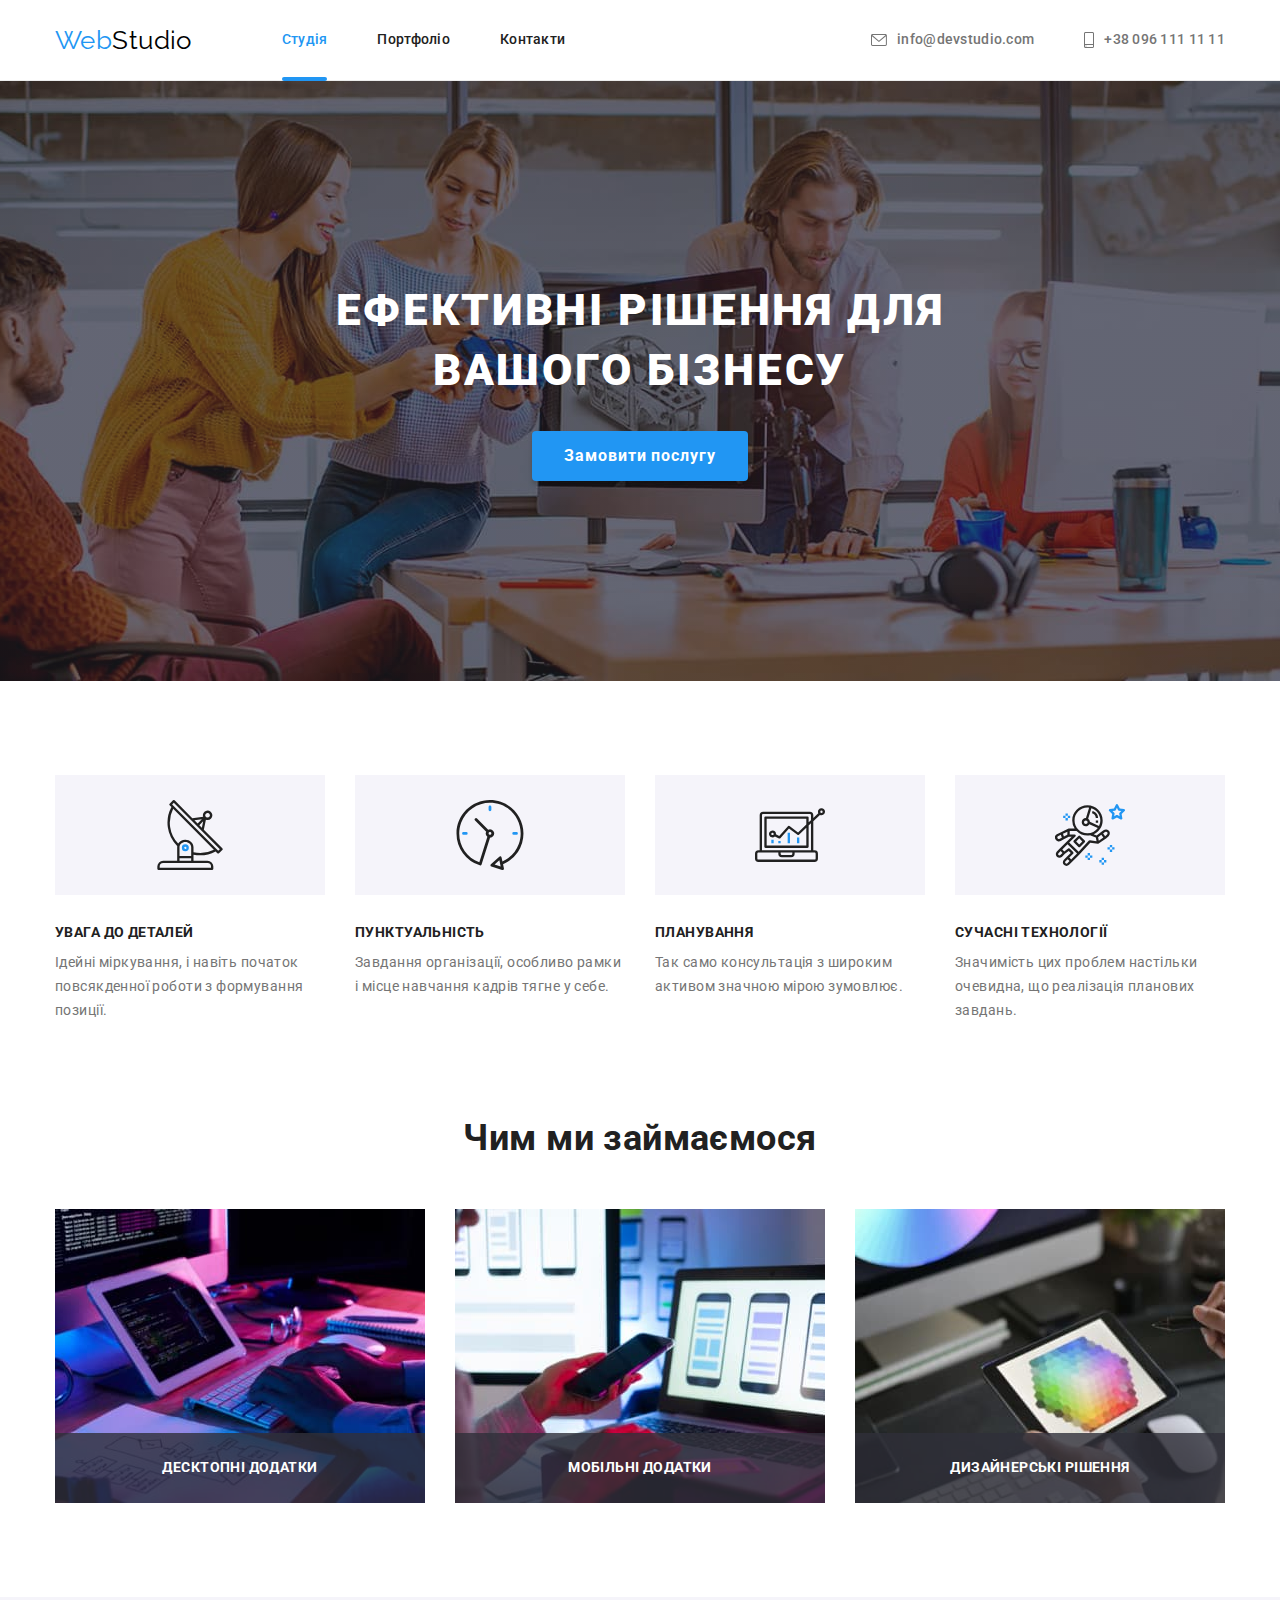
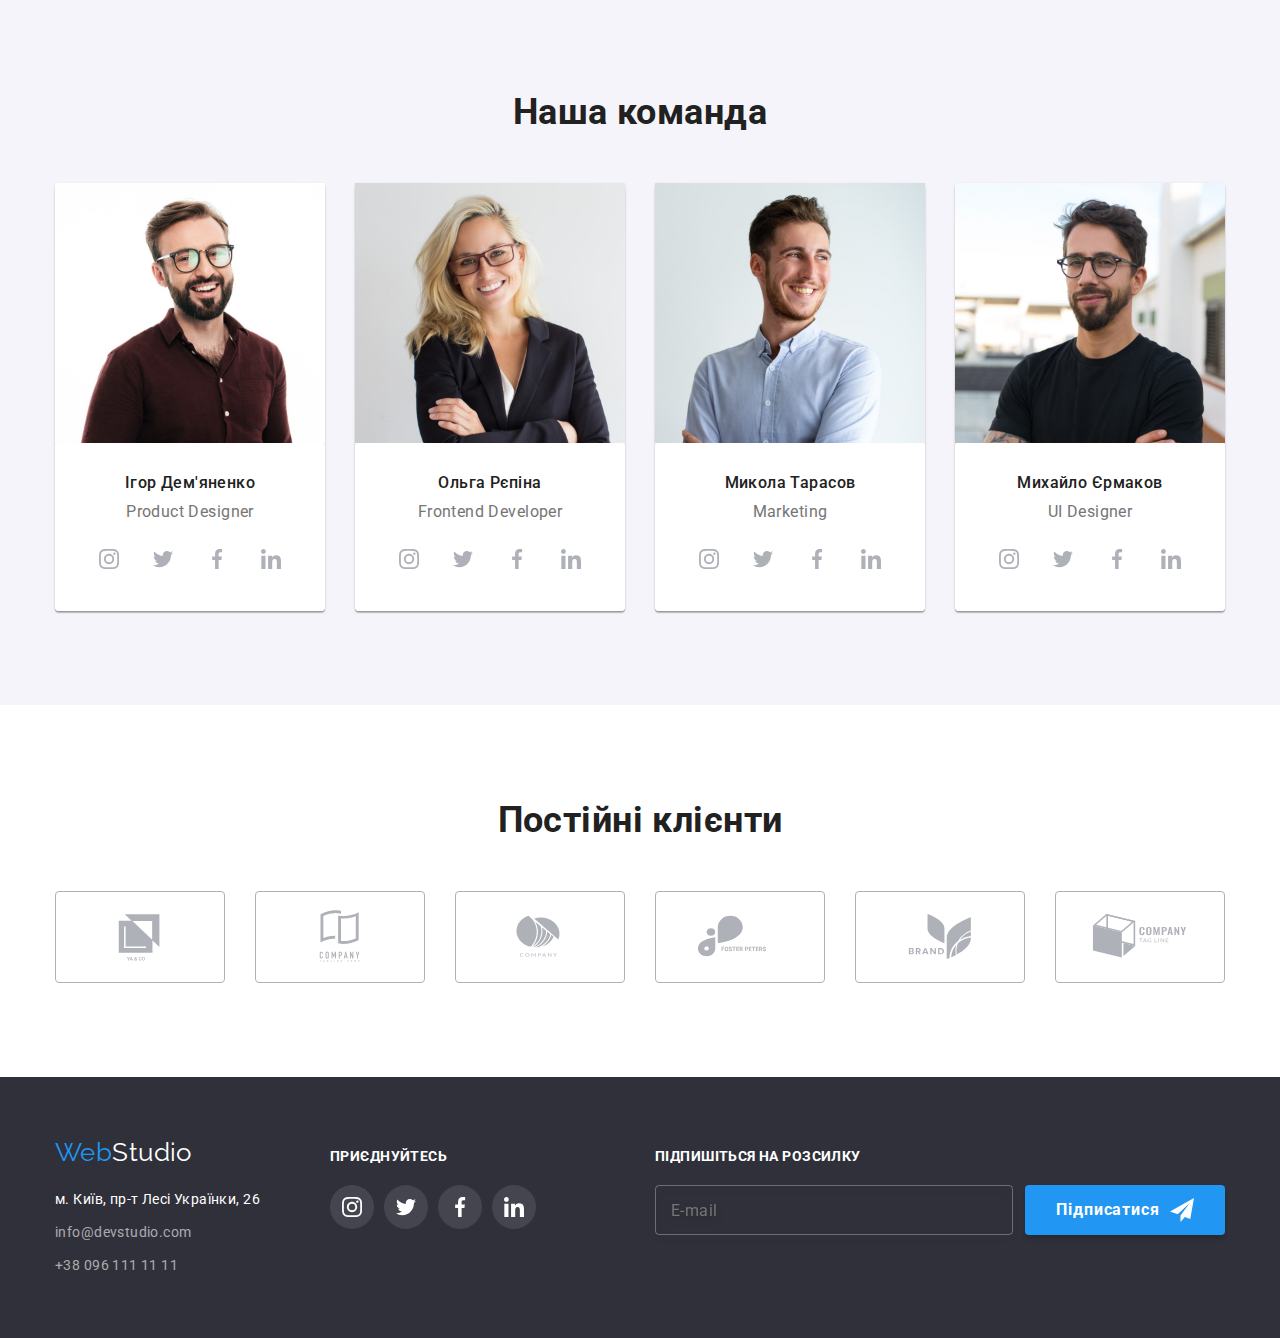
==== commit 257d0b1b: "7 done" ====
--- a/index.html
+++ b/index.html
@@ -59,40 +59,40 @@
 				<div class="container">
 					<h2 class="visually-hidden">Особливості</h2>
 					<ul class="list qualities-list">
-						<li class="qualities-item">
+						<li class="qualities-list__item">
 							<div class="qualities-thumb"
 								><svg width="70px" height="70px" class="qyualities-icon">
 									<use href="./images/symbol-defs.svg#icon-antenna"></use>
 								</svg>
 							</div>
-							<h3 class="quality-header">УВАГА ДО ДЕТАЛЕЙ</h3>
+							<h3 class="qualities-list__header">УВАГА ДО ДЕТАЛЕЙ</h3>
 							<p>Ідейні міркування, і навіть початок повсякденної роботи з формування позиції.</p>
 						</li>
-						<li class="qualities-item">
+						<li class="qualities-list__item">
 							<div class="qualities-thumb"
 								><svg width="70px" height="70px" class="qyualities-icon">
 									<use href="./images/symbol-defs.svg#icon-clock"></use>
 								</svg>
 							</div>
-							<h3 class="quality-header">ПУНКТУАЛЬНІСТЬ</h3>
+							<h3 class="qualities-list__header">ПУНКТУАЛЬНІСТЬ</h3>
 							<p>Завдання організації, особливо рамки і місце навчання кадрів тягне у себе.</p>
 						</li>
-						<li class="qualities-item">
+						<li class="qualities-list__item">
 							<div class="qualities-thumb"
 								><svg width="70px" height="70px" class="qyualities-icon">
 									<use href="./images/symbol-defs.svg#icon-diagram"></use>
 								</svg>
 							</div>
-							<h3 class="quality-header">ПЛАНУВАННЯ</h3>
+							<h3 class="qualities-list__header">ПЛАНУВАННЯ</h3>
 							<p>Так само консультація з широким активом значною мірою зумовлює.</p>
 						</li>
-						<li class="qualities-item">
+						<li class="qualities-list__item">
 							<div class="qualities-thumb"
 								><svg width="70px" height="70px" class="qyualities-icon">
 									<use href="./images/symbol-defs.svg#icon-astronaut"></use>
 								</svg>
 							</div>
-							<h3 class="quality-header">СУЧАСНІ ТЕХНОЛОГІЇ</h3>
+							<h3 class="qualities-list__header">СУЧАСНІ ТЕХНОЛОГІЇ</h3>
 							<p>Значимість цих проблем настільки очевидна, що реалізація планових завдань.</p>
 						</li>
 					</ul>
@@ -241,33 +241,33 @@
 				<div class="container">
 					<h2 class="main-header">Постійні клієнти</h2>
 					<ul class="list client-list">
-						<li class="client-item"
-							><a href="" class="link client-link"
+						<li class="client-list__item"
+							><a href="" class="link client-list__link"
 								><svg width="106px" height="60px" class="">
 									<use href="./images/symbol-defs.svg#icon-client-1"></use></svg></a
 						></li>
-						<li class="client-item"
-							><a href="" class="link client-link"
+						<li class="client-list__item"
+							><a href="" class="link client-list__link"
 								><svg width="106px" height="60px" class="">
 									<use href="./images/symbol-defs.svg#icon-client-2"></use></svg></a
 						></li>
-						<li class="client-item"
-							><a href="" class="link client-link"
+						<li class="client-list__item"
+							><a href="" class="link client-list__link"
 								><svg width="106px" height="60px" class="">
 									<use href="./images/symbol-defs.svg#icon-client-3"></use></svg></a
 						></li>
-						<li class="client-item"
-							><a href="" class="link client-link"
+						<li class="client-list__item"
+							><a href="" class="link client-list__link"
 								><svg width="106px" height="60px" class="">
 									<use href="./images/symbol-defs.svg#icon-client-4"></use></svg></a
 						></li>
-						<li class="client-item"
-							><a href="" class="link client-link"
+						<li class="client-list__item"
+							><a href="" class="link client-list__link"
 								><svg width="106px" height="60px" class="">
 									<use href="./images/symbol-defs.svg#icon-client-5"></use></svg></a
 						></li>
-						<li class="client-item"
-							><a href="" class="link client-link"
+						<li class="client-list__item"
+							><a href="" class="link client-list__link"
 								><svg width="106px" height="60px" class="">
 									<use href="./images/symbol-defs.svg#icon-client-6"></use></svg></a
 						></li>
--- a/css/main.min.css
+++ b/css/main.min.css
@@ -1 +1 @@
-body{font-family:"Roboto",sans-serif;font-size:14px;line-height:1.71;letter-spacing:.03em;color:#757575;background-color:#fff}h1,h2,h3,h5,h5,h6{margin:0}button{padding:0}img{display:block;max-width:100%}p{margin:0}.visually-hidden{position:absolute;width:1px;height:1px;margin:-1px;border:0;padding:0;white-space:nowrap;-webkit-clip-path:inset(100%);clip-path:inset(100%);clip:rect(0 0 0 0);overflow:hidden}.list{list-style:none;padding:0;margin:0}.link{text-decoration:none;color:inherit}.container{width:1200px;padding-left:15px;padding-right:15px;margin-left:auto;margin-right:auto}.section{padding-top:94px;padding-bottom:94px}.head-sect{border-bottom:1px solid #ececec}.head-nav{display:flex;justify-content:space-between;align-items:center}.logo{font-family:"Raleway",sans-serif;font-size:26px;line-height:1.19;text-decoration:none;color:#000}.logo-accent{color:#2196f3}.nav-container{display:flex;align-items:center}.nav-list{display:flex;align-items:center;margin-left:90px}.nav-item{position:relative;margin-left:50px}.nav-item:first-child{margin-left:0}.nav-link{display:block;padding:32px 0;font-weight:500;font-size:14px;line-height:1.14;letter-spacing:.02em;color:#212121;transition:color 250ms cubic-bezier(0.4, 0, 0.2, 1)}.current{color:#2196f3}.nav-link:hover,.nav-link:focus{color:#2196f3}.current::after{content:"";position:absolute;bottom:-1px;display:block;background:#2196f3;width:100%;height:4px;border-radius:2px}.contact-link{display:flex;align-items:center;color:#757575}.contact-icon{fill:currentColor;margin-right:10px}.hero-sect{padding:200px 0;background-color:#2f303a;text-align:center}.hero-bg{height:600px;max-width:1600px;margin-left:auto;margin-right:auto;background-image:linear-gradient(rgba(47, 48, 58, 0.4), rgba(47, 48, 58, 0.4)),url(../images/hero-bg.jpg);background-size:cover;background-repeat:no-repeat;background-position:center}.hero-header{width:700px;margin-bottom:30px;margin-right:auto;margin-left:auto;font-weight:900;font-size:44px;line-height:1.36;letter-spacing:.06em;text-transform:uppercase;color:#fff}.basic-button{border:0px;display:inline-block;cursor:pointer}.hero-button{min-width:216px;border-radius:4px;padding:10px;font-family:inherit;font-weight:700;font-size:16px;line-height:1.88;letter-spacing:.06em;color:#fff;background-color:#2196f3;box-shadow:0px 4px 4px rgba(0,0,0,.15);transition:background-color 250ms cubic-bezier(0.4, 0, 0.2, 1)}.hero-button:hover,.hero-button:focus{background-color:#188ce8}.section-qual{padding-top:94px}.qualities-thumb{display:flex;justify-content:center;align-items:center;background-color:#f5f4fa;width:270px;height:120px;margin-bottom:30px}.quality-header{margin-bottom:10px;font-size:14px;line-height:1.14;letter-spacing:.03em;text-transform:uppercase;color:#212121}.qualities-list{display:flex}.qualities-item{flex-basis:calc((100% - 90px)/4);margin-left:30px}.qualities-item:first-child{margin-left:0}/*# sourceMappingURL=main.min.css.map */+body{font-family:"Roboto",sans-serif;font-size:14px;line-height:1.71;letter-spacing:.03em;color:#757575;background-color:#fff}h1,h2,h3,h5,h5,h6{margin:0}button{padding:0}img{display:block;max-width:100%}p{margin:0}.visually-hidden{position:absolute;width:1px;height:1px;margin:-1px;border:0;padding:0;white-space:nowrap;-webkit-clip-path:inset(100%);clip-path:inset(100%);clip:rect(0 0 0 0);overflow:hidden}.list{list-style:none;padding:0;margin:0}.link{text-decoration:none;color:inherit}.container{width:1200px;padding-left:15px;padding-right:15px;margin-left:auto;margin-right:auto}.section{padding-top:94px;padding-bottom:94px}.head-sect{border-bottom:1px solid #ececec}.head-nav{display:flex;justify-content:space-between;align-items:center}.logo{font-family:"Raleway",sans-serif;font-size:26px;line-height:1.19;text-decoration:none;color:#000}.logo-accent{color:#2196f3}.nav-container{display:flex;align-items:center}.nav-list{display:flex;align-items:center;margin-left:90px}.nav-item{position:relative;margin-left:50px}.nav-item:first-child{margin-left:0}.nav-link{display:block;padding:32px 0;font-weight:500;font-size:14px;line-height:1.14;letter-spacing:.02em;color:#212121;transition:color 250ms cubic-bezier(0.4, 0, 0.2, 1)}.nav-link:hover,.nav-link:focus{color:#2196f3}.current{color:#2196f3}.current::after{content:"";position:absolute;bottom:-1px;display:block;background:#2196f3;width:100%;height:4px;border-radius:2px}.contact-link{display:flex;align-items:center;color:#757575}.contact-icon{fill:currentColor;margin-right:10px}.hero-sect{padding:200px 0;background-color:#2f303a;text-align:center}.hero-bg{height:600px;max-width:1600px;margin-left:auto;margin-right:auto;background-image:linear-gradient(rgba(47, 48, 58, 0.4), rgba(47, 48, 58, 0.4)),url(../images/hero-bg.jpg);background-size:cover;background-repeat:no-repeat;background-position:center}.hero-header{width:700px;margin-bottom:30px;margin-right:auto;margin-left:auto;font-weight:900;font-size:44px;line-height:1.36;letter-spacing:.06em;text-transform:uppercase;color:#fff}.basic-button{border:0px;display:inline-block;cursor:pointer}.hero-button{min-width:216px;border-radius:4px;padding:10px;font-family:inherit;font-weight:700;font-size:16px;line-height:1.88;letter-spacing:.06em;color:#fff;background-color:#2196f3;box-shadow:0px 4px 4px rgba(0,0,0,.15);transition:background-color 250ms cubic-bezier(0.4, 0, 0.2, 1)}.hero-button:hover,.hero-button:focus{background-color:#188ce8}.section-qual{padding-top:94px}.qualities-thumb{display:flex;justify-content:center;align-items:center;background-color:#f5f4fa;width:270px;height:120px;margin-bottom:30px}.qualities-list{display:flex}.qualities-list__item{flex-basis:calc((100% - 90px)/4);margin-left:30px}.qualities-list__item:first-child{margin-left:0}.qualities-list__header{margin-bottom:10px;font-size:14px;line-height:1.14;letter-spacing:.03em;text-transform:uppercase;color:#212121}.main-header{margin-bottom:50px;font-size:36px;line-height:1.17;text-align:center;color:#212121}.works-list{display:flex;margin-left:-30px}.work-item{position:relative;flex-basis:calc(33.3333333333% - 30px);margin-left:30px}.works-text{position:absolute;bottom:0;display:flex;justify-content:center;align-items:center;width:100%;height:70px;background:rgba(47,48,58,.8);font-weight:700;line-height:1.14;text-align:center;text-transform:uppercase;color:#fff}.team-section{background-color:#f5f4fa}.team-list{display:flex}.team-item{flex-basis:calc((100% - 90px)/4);margin-left:30px;box-shadow:0px 1px 3px rgba(0,0,0,.12),0px 1px 1px rgba(0,0,0,.14),0px 2px 1px rgba(0,0,0,.2);border-radius:4px}.team-item:first-child{margin-left:0}.team-descr{padding:30px 0;background-color:#fff;border-radius:4px}.names{margin-bottom:10px;font-weight:500;font-size:16px;line-height:1.19;text-align:center;color:#212121}.speciality{font-size:16px;line-height:1.19;text-align:center}.social-list{display:flex;justify-content:center;margin-top:16px}.social-item:not(:first-child){margin-left:10px}.social-link{display:flex;justify-content:center;align-items:center;width:44px;height:44px;fill:#afb1b8;border-radius:50%;transition:background-color 250ms cubic-bezier(0.4, 0, 0.2, 1),fill 250ms cubic-bezier(0.4, 0, 0.2, 1)}.social-link:hover,.social-link:focus{background-color:#2196f3;fill:#fff}.client-list{display:flex;justify-content:center}.client-list__item:not(:first-child){margin-left:30px}.client-list__link{display:flex;justify-content:center;align-items:center;width:170px;height:92px;fill:#afb1b8;border:1px solid #afb1b8;border-radius:4px;transition:fill 250ms cubic-bezier(0.4, 0, 0.2, 1),border-color 250ms cubic-bezier(0.4, 0, 0.2, 1)}.client-list__link:hover,.client-list__link:focus{fill:#2196f3;border-color:#2196f3}.footer{padding:60px 0;background-color:#2f303a}.footer-cont{display:flex;align-items:baseline}.logo-bot{display:block;margin-bottom:20px;color:#fff}.address{font-style:normal}.map-link{color:#fff;transition:color 250ms cubic-bezier(0.4, 0, 0.2, 1)}.map-link:hover,.map-link:focus{color:#2196f3}.foot-link{color:rgba(255,255,255,.6);transition:color 250ms cubic-bezier(0.4, 0, 0.2, 1)}.foot-link:hover,.foot-link:focus{color:#2196f3}.foot-item+.foot-item{margin-top:9px}.social-cont{margin-left:70px}.social-call{line-height:1.14;text-transform:uppercase;color:#fff}.footer-social{background-color:rgba(255,255,255,.1);fill:#fff}.footer-form{display:flex;align-items:flex-end;width:570px;margin-left:auto}.footer-field{display:flex;flex-direction:column}.footer-field input{width:358px;height:50px;margin:0;padding:0 15px;border-radius:4px;background-color:rgba(0,0,0,0);border:1px solid rgba(255,255,255,.3);filter:drop-shadow(0px 4px 4px rgba(0, 0, 0, 0.15));font-size:16px;line-height:1.25;letter-spacing:.03em;color:#fff}.footer-field label{margin-bottom:20px}.send-call{font-weight:700}.subscr-but{display:flex;justify-content:center;align-items:center;width:200px;height:50px;border-radius:4px;padding:5px;margin-left:12px;font-family:inherit;font-weight:700;font-size:16px;line-height:1.88;letter-spacing:.06em;color:#fff;background-color:#2196f3;box-shadow:0px 4px 4px rgba(0,0,0,.15);transition:background-color 250ms cubic-bezier(0.4, 0, 0.2, 1)}.subscr-but:hover,.subscr-but:focus{background-color:#188ce8}.send-icon{margin-left:10px}.backdrop{position:fixed;top:0;left:0;width:100%;height:100%;background:rgba(0,0,0,.2);opacity:1;transition:opacity 250ms cubic-bezier(0.4, 0, 0.2, 1),visibility 250ms cubic-bezier(0.4, 0, 0.2, 1)}.backdrop.is-hidden{opacity:0;pointer-events:none;visibility:hidden}.modal{position:absolute;top:50%;left:50%;min-height:580px;min-width:530px;padding:40px;background-color:#fff;box-shadow:0px 1px 3px rgba(0,0,0,.12),0px 1px 1px rgba(0,0,0,.14),0px 2px 1px rgba(0,0,0,.2);border-radius:4px;transform:translate(-50%, -50%) scale(1);transition:transform 250ms cubic-bezier(0.4, 0, 0.2, 1),box-shadow 250ms cubic-bezier(0.4, 0, 0.2, 1)}.backdrop.is-hidden .modal{transform:translate(-50%, -50%) scale(0.5)}.close-button{position:absolute;top:8px;right:8px;display:flex;align-items:center;justify-content:center;width:30px;height:30px;cursor:pointer;border-radius:50%;background:#fff;border:1px solid rgba(0,0,0,.1)}.close-button:hover,.close-button:focus{fill:#2196f3}.form-header{margin-bottom:12px;font-weight:700;font-size:20px;line-height:1.15;text-align:center;letter-spacing:.03em;color:#212121}.modal-form{width:448px}.input-field{position:relative;display:flex;flex-direction:column-reverse;margin-bottom:10px}.input-field:last-of-type{margin-bottom:20px}.input-field span{margin-bottom:4px;font-size:12px;line-height:1.17;letter-spacing:.01em}.input-field input{height:40px;margin:0;padding:10px 10px 10px 30px;border:1px solid rgba(33,33,33,.2);border-radius:4px;outline:none;transition:border-color 250ms cubic-bezier(0.4, 0, 0.2, 1)}.form-icon{position:absolute;top:50%;left:12px;transition:fill 250ms cubic-bezier(0.4, 0, 0.2, 1)}.input-field:focus-within>.form-icon{fill:#2196f3}.input-field textarea{resize:none;height:120px;padding:12px 16px;border:1px solid rgba(33,33,33,.2);border-radius:4px;outline:none;transition:border-color 250ms cubic-bezier(0.4, 0, 0.2, 1);font-size:12px;line-height:1.17;letter-spacing:.01em}.input-field textarea::-moz-placeholder{color:rgba(117,117,117,.5)}.input-field textarea:-ms-input-placeholder{color:rgba(117,117,117,.5)}.input-field textarea::placeholder{color:rgba(117,117,117,.5)}.input-field:focus-within input,.input-field:focus-within textarea{border-color:#2196f3;cursor:pointer}.agreement{display:flex;align-items:center;justify-content:center}.checkbox-label{display:flex;justify-content:center;align-items:center}.checkbox{-webkit-appearance:none;-moz-appearance:none;appearance:none;position:absolute;line-height:1.71;letter-spacing:.03em}.icon-check{fill:rgba(0,0,0,0);border:2px solid #000;border-radius:2px;margin-right:7px}.checkbox:checked+.icon-check{border:none;fill:#2196f3}.agreement-link{position:relative;display:inline-block;margin-left:5px;color:#2196f3;text-decoration:none}.agreement-link::after{content:"";position:absolute;bottom:5px;display:block;background:#2196f3;width:100%;height:1px;border-radius:2px}.send-button{margin-left:auto;margin-right:auto;margin-top:30px}.filter-button{padding-top:6px;padding-bottom:6px;padding-left:22px;padding-right:22px;border-radius:4px;font-family:inherit;font-weight:500;font-size:16px;line-height:1.62;text-align:center;letter-spacing:inherit;color:#212121;background-color:#f5f4fa;transition:color 250ms cubic-bezier(0.4, 0, 0.2, 1),background-color 250ms cubic-bezier(0.4, 0, 0.2, 1),box-shadow 250ms cubic-bezier(0.4, 0, 0.2, 1)}.filter-button:hover,.filter-button:focus{color:#fff;background-color:#2196f3;box-shadow:0px 3px 1px rgba(0,0,0,.1),0px 1px 2px rgba(0,0,0,.08),0px 2px 2px rgba(0,0,0,.12)}.filter-list{display:flex;justify-content:center;padding-bottom:16px;margin-bottom:34px}.filter-item:not(:first-child){margin-left:8px}.cards-header{margin-bottom:4px;font-size:18px;line-height:2;letter-spacing:.06em;color:#212121}.cards-desc{font-size:16px;line-height:1.88}.cards-text{font-size:16px;line-height:1.88}.cards-list{display:flex;flex-wrap:wrap;margin-left:-30px;margin-top:-30px}.cards-item{flex-basis:calc(33.3333333333% - 30px);margin-left:30px;margin-top:30px}.filter-link{display:block;transition:box-shadow 250ms cubic-bezier(0.4, 0, 0.2, 1)}.filter-link:hover,.filter-link:focus{box-shadow:0px 1px 1px rgba(0,0,0,.12),0px 4px 4px rgba(0,0,0,.06),1px 4px 6px rgba(0,0,0,.16)}.card-thumb{position:relative;overflow:hidden}.card-text{border:1px solid #eee;border-top:none;padding:20px 24px}.overlay-text{position:absolute;top:0;left:0;display:flex;align-items:center;width:100%;height:100%;padding:24px;font-size:18px;line-height:1.56;letter-spacing:.03em;color:#fff;background:rgba(33,150,243,.9);transform:translateY(100%);transition:transform 250ms cubic-bezier(0.4, 0, 0.2, 1)}.cards-item:hover .overlay-text{transform:translateY(0)}/*# sourceMappingURL=main.min.css.map */